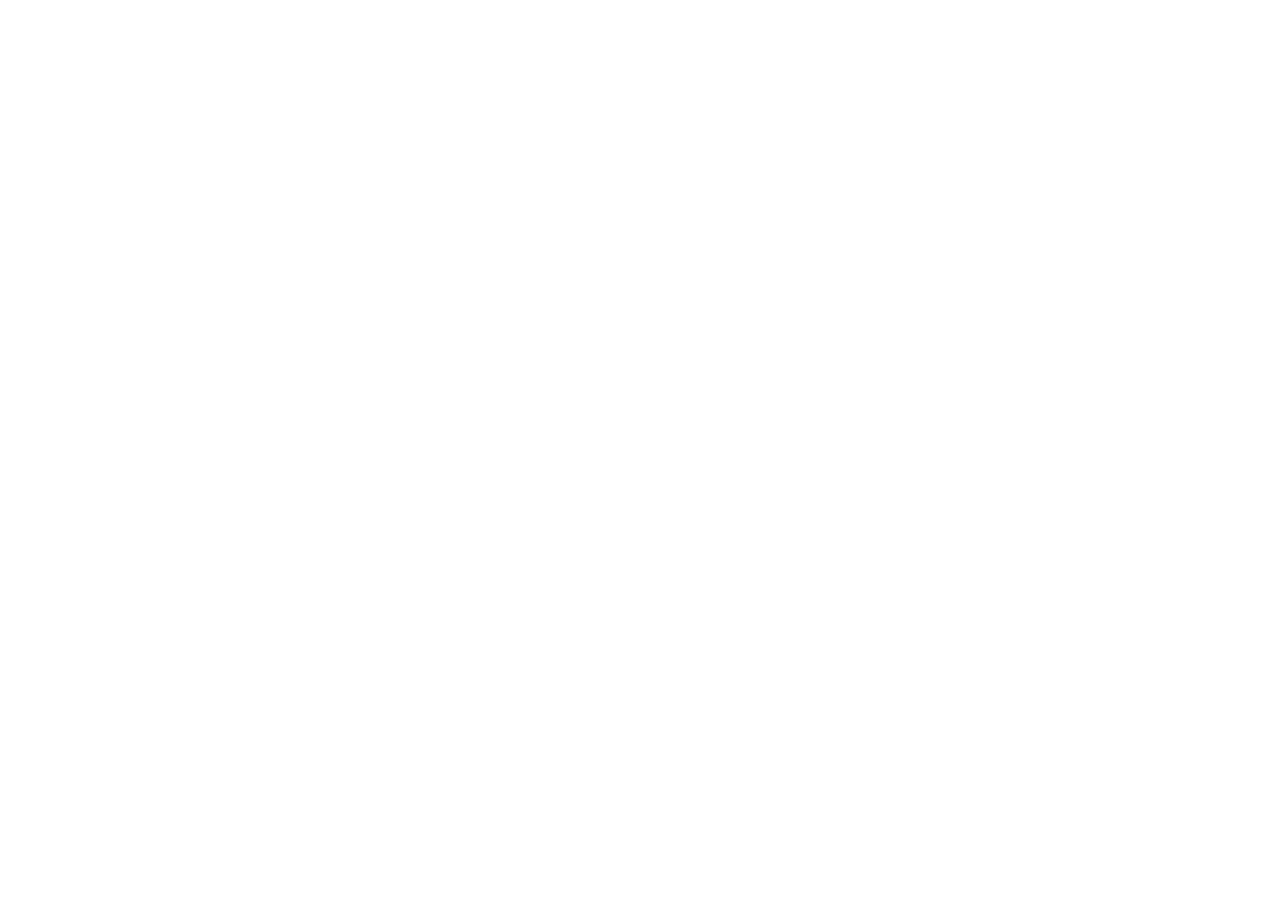
==== index.html @ a893b818 "Initial commit" ====
<!DOCTYPE html>
<html lang="es">
  <head>
    <meta charset="UTF-8" />
    <meta name="viewport" content="width=device-width, initial-scale=1.0" />
    <title>Document</title>
    <link rel="stylesheet" href="./css/styles.css" />
  </head>
  <body>
    <header></header>
    <main>
      <!-- <img
          class="image1"
          src="./assets/images/"
          alt=""
        /> -->
    </main>
    <footer></footer>
    <script src="js/scripts.js"></script>
  </body>
</html>
---- css/styles.css ----
* {
  box-sizing: border-box;
}

html {
  scroll-behavior: smooth;
}
img {
  display: block;
  max-width: 100%;
}
a {
  text-decoration: none;
  color: inherit;
}
ul {
  list-style: none;
  padding-left: 0px;
  margin-top: 0px;
  margin-bottom: 0px;
}
body {
  margin: 0;
  font-family: sans-serif;
  color: aliceblue;
}
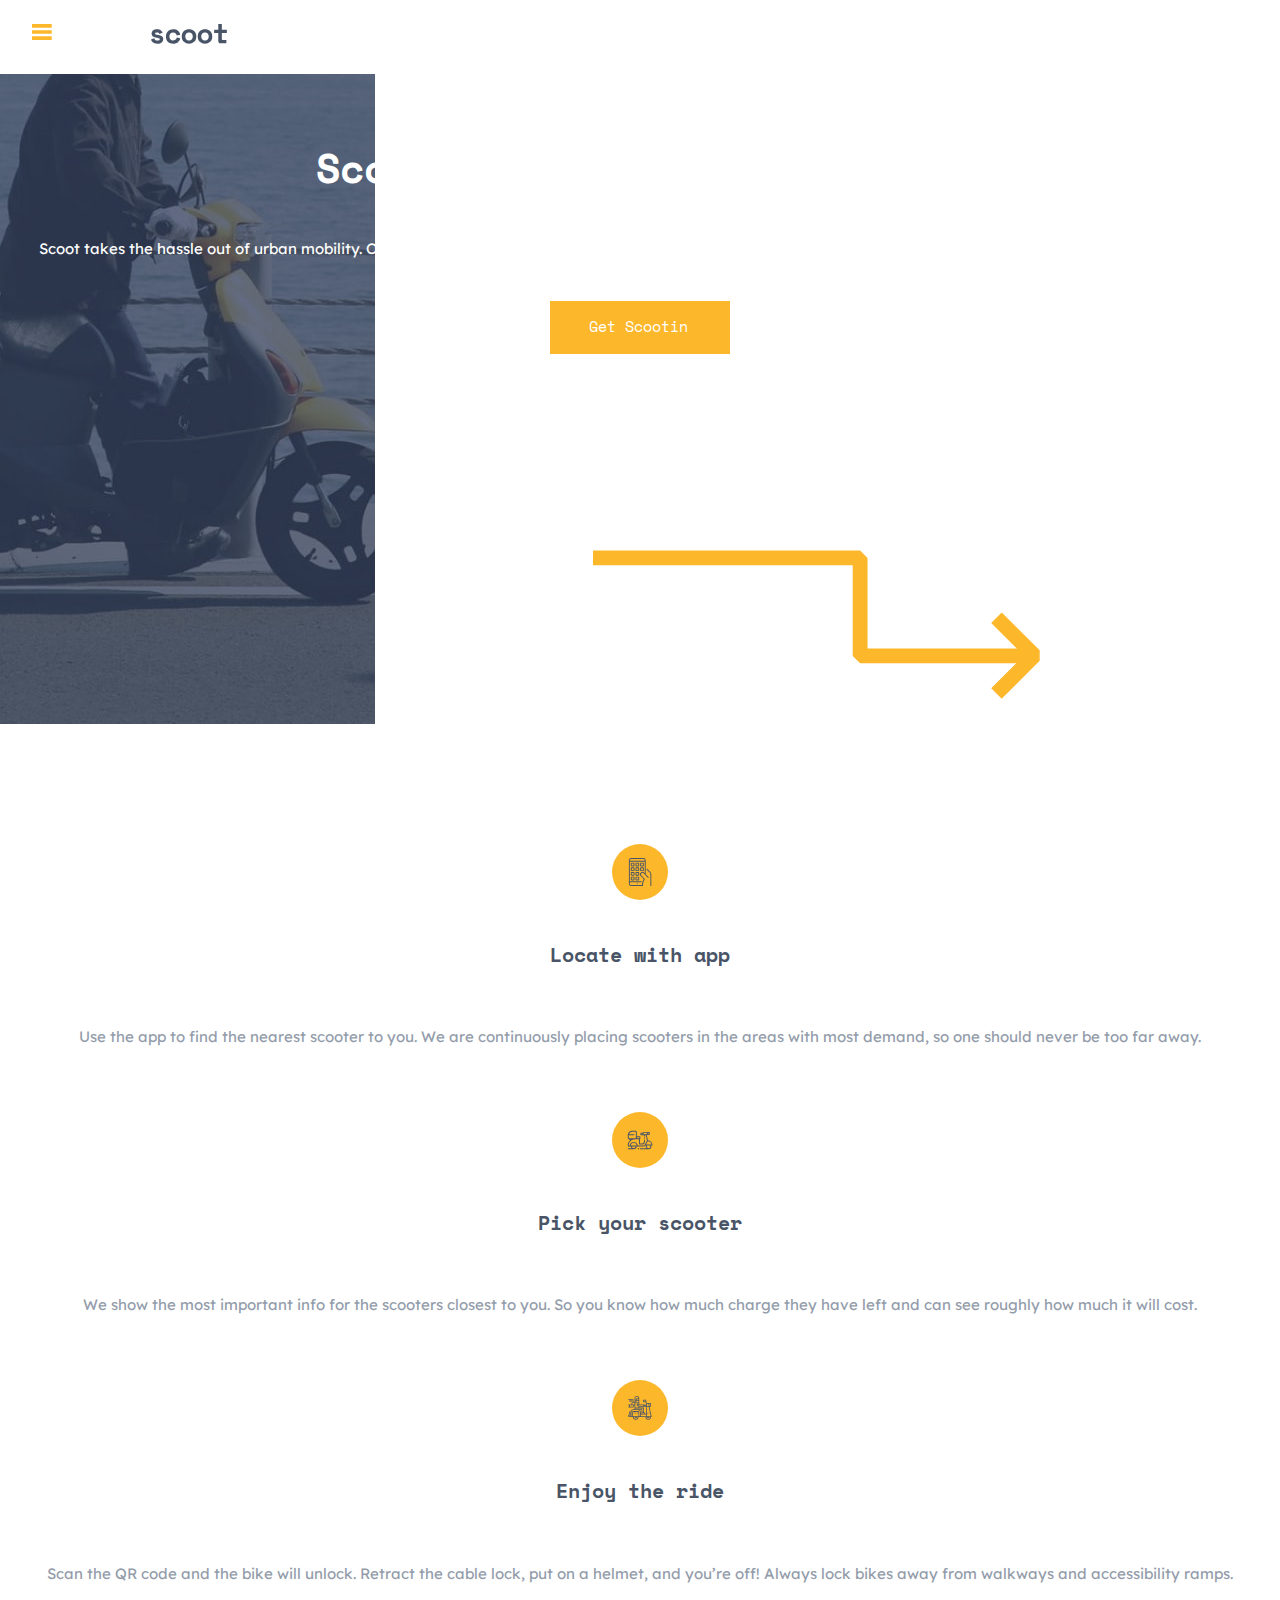
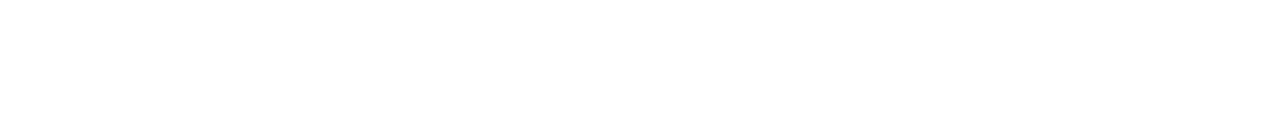
==== commit 683f739f: "add-header-js" ====
--- a/index.html
+++ b/index.html
@@ -4,16 +4,103 @@
     <meta charset="UTF-8" />
     <meta name="viewport" content="width=device-width, initial-scale=1.0" />
     <title>Document</title>
+    <link rel="preconnect" href="https://fonts.googleapis.com" />
+    <link rel="preconnect" href="https://fonts.gstatic.com" crossorigin />
+    <link
+      href="https://fonts.googleapis.com/css2?family=Lexend+Deca&family=Space+Mono:wght@700&display=swap"
+      rel="stylesheet"
+    />
     <link rel="stylesheet" href="./css/styles.css" />
   </head>
   <body>
-    <header></header>
+    <header class="header">
+      <div class="top-bar">
+        <img
+          id="icon-menu"
+          class="icon-menu"
+          src="./assets/images/icons/hamburger.svg"
+          alt=""
+        />
+        <img class="logo" src="./assets/images/logo.svg" alt="" />
+      </div>
+      <nav>
+        <ul id="menu" class="menu">
+          <li class="menu-item">
+            <a href="#" class="menu-link">About</a>
+          </li>
+          <li class="menu-item">
+            <a href="#" class="menu-link">Location</a>
+          </li>
+          <li class="menu-item">
+            <a href="#" class="menu-link">Careers</a>
+          </li>
+          <li class="menu-item">
+            <a href="#" class="menu-link-cta">Get Scootin</a>
+          </li>
+        </ul>
+      </nav>
+      <img
+        class="image-hero"
+        src="./assets/images/images/home-hero-mobile.jpg"
+        alt=""
+      />
+      <div class="box-text">
+        <h2 class="title-header">Scooter sharing made simple</h2>
+        <p class="text-header">
+          Scoot takes the hassle out of urban mobility. Our bikes are placed in
+          convenient locations in each of our cities. Use our app to locate the
+          nearest bike, unlock it with a tap, and you’re away!
+        </p>
+        <a class="buttom">Get Scootin</a>
+        <img
+          class="arrow"
+          src="./assets/images/patterns/right-arrow.svg"
+          alt=""
+        />
+      </div>
+    </header>
     <main>
-      <!-- <img
-          class="image1"
-          src="./assets/images/"
-          alt=""
-        /> -->
+      <div class="features">
+        <div class="feature">
+          <img
+            src="assets/images/icons/locate.svg"
+            alt=""
+            class="feature-image"
+          />
+          <h2 class="feature-title">Locate with app</h2>
+          <p class="feature-text">
+            Use the app to find the nearest scooter to you. We are continuously
+            placing scooters in the areas with most demand, so one should never
+            be too far away.
+          </p>
+        </div>
+        <div class="feature">
+          <img
+            src="assets/images/icons/scooter.svg"
+            alt=""
+            class="feature-image"
+          />
+          <h2 class="feature-title">Pick your scooter</h2>
+          <p class="feature-text">
+            We show the most important info for the scooters closest to you. So
+            you know how much charge they have left and can see roughly how much
+            it will cost.
+          </p>
+        </div>
+        <div class="feature">
+          <img
+            src="assets/images/icons/ride.svg"
+            alt=""
+            class="feature-image"
+          />
+          <h2 class="feature-title">Enjoy the ride</h2>
+          <p class="feature-text">
+            Scan the QR code and the bike will unlock. Retract the cable lock,
+            put on a helmet, and you’re off! Always lock bikes away from
+            walkways and accessibility ramps.
+          </p>
+        </div>
+      </div>
     </main>
     <footer></footer>
     <script src="js/scripts.js"></script>
--- a/css/styles.css
+++ b/css/styles.css
@@ -22,5 +22,130 @@
 body {
   margin: 0;
   font-family: sans-serif;
-  color: aliceblue;
 }
+.header {
+  position: relative;
+}
+.top-bar {
+  height: 64px;
+  display: flex;
+  justify-content: start;
+  padding: 24px 32px;
+  gap: 99px;
+  margin-bottom: 10px;
+}
+
+.icon-menu {
+  width: 20px;
+  height: 16px;
+}
+.menu {
+  position: absolute;
+  width: 256px;
+  height: 603px;
+  background-color: #333a44;
+  display: flex;
+  flex-direction: column;
+  align-items: start;
+  padding: 64px 10px 416px 32px;
+  translate: -100%;
+}
+.menu-show {
+  translate: 0;
+}
+
+.menu-item {
+  font-family: 'Space Mono';
+  color: #e5ecf4;
+}
+.menu-link {
+  display: flex;
+  flex-direction: column;
+  margin-bottom: 24px;
+  font-size: 18px;
+}
+.menu-link-cta {
+  background-color: #fcb72b;
+  width: 192px;
+  height: 53px;
+  margin-top: 290px;
+
+  padding: 14px 45px;
+  font-size: 15px;
+  display: block;
+}
+
+.logo {
+  width: 76px;
+  height: 20px;
+}
+.image-hero {
+  position: relative;
+}
+.box-text {
+  position: absolute;
+  top: 0;
+  display: flex;
+  flex-direction: column;
+  align-items: center;
+  padding: 115px 32px;
+}
+.title-header {
+  font-family: 'Space Mono';
+  font-size: 40px;
+  text-align: center;
+  color: #fff;
+  line-height: 40px;
+}
+.text-header {
+  font-family: 'Lexend Deca';
+  font-size: 15px;
+  text-align: center;
+  color: #fff;
+  line-height: 25px;
+}
+.buttom {
+  background-color: #fcb72b;
+  width: 180px;
+  height: 53px;
+  color: #fff;
+  padding: 14px 39px;
+  font-family: 'Space Mono';
+  font-size: 15px;
+}
+.arrow {
+  position: absolute;
+  width: 447px;
+  right: 240px;
+  top: 550px;
+}
+.feature-title {
+  font-family: 'Space Mono';
+  font-size: 20px;
+  text-align: center;
+  color: #495567;
+  line-height: 28px;
+}
+.feature-text {
+  font-family: 'Lexend Deca';
+  font-size: 15px;
+  text-align: center;
+  color: #939caa;
+  line-height: 25px;
+}
+.feature-image {
+  width: 56px;
+}
+.feature {
+  display: flex;
+  flex-direction: column;
+  justify-content: center;
+  align-items: center;
+  gap: 24px;
+}
+.features {
+  display: flex;
+  flex-direction: column;
+  gap: 48px;
+  padding: 120px 32px;
+}
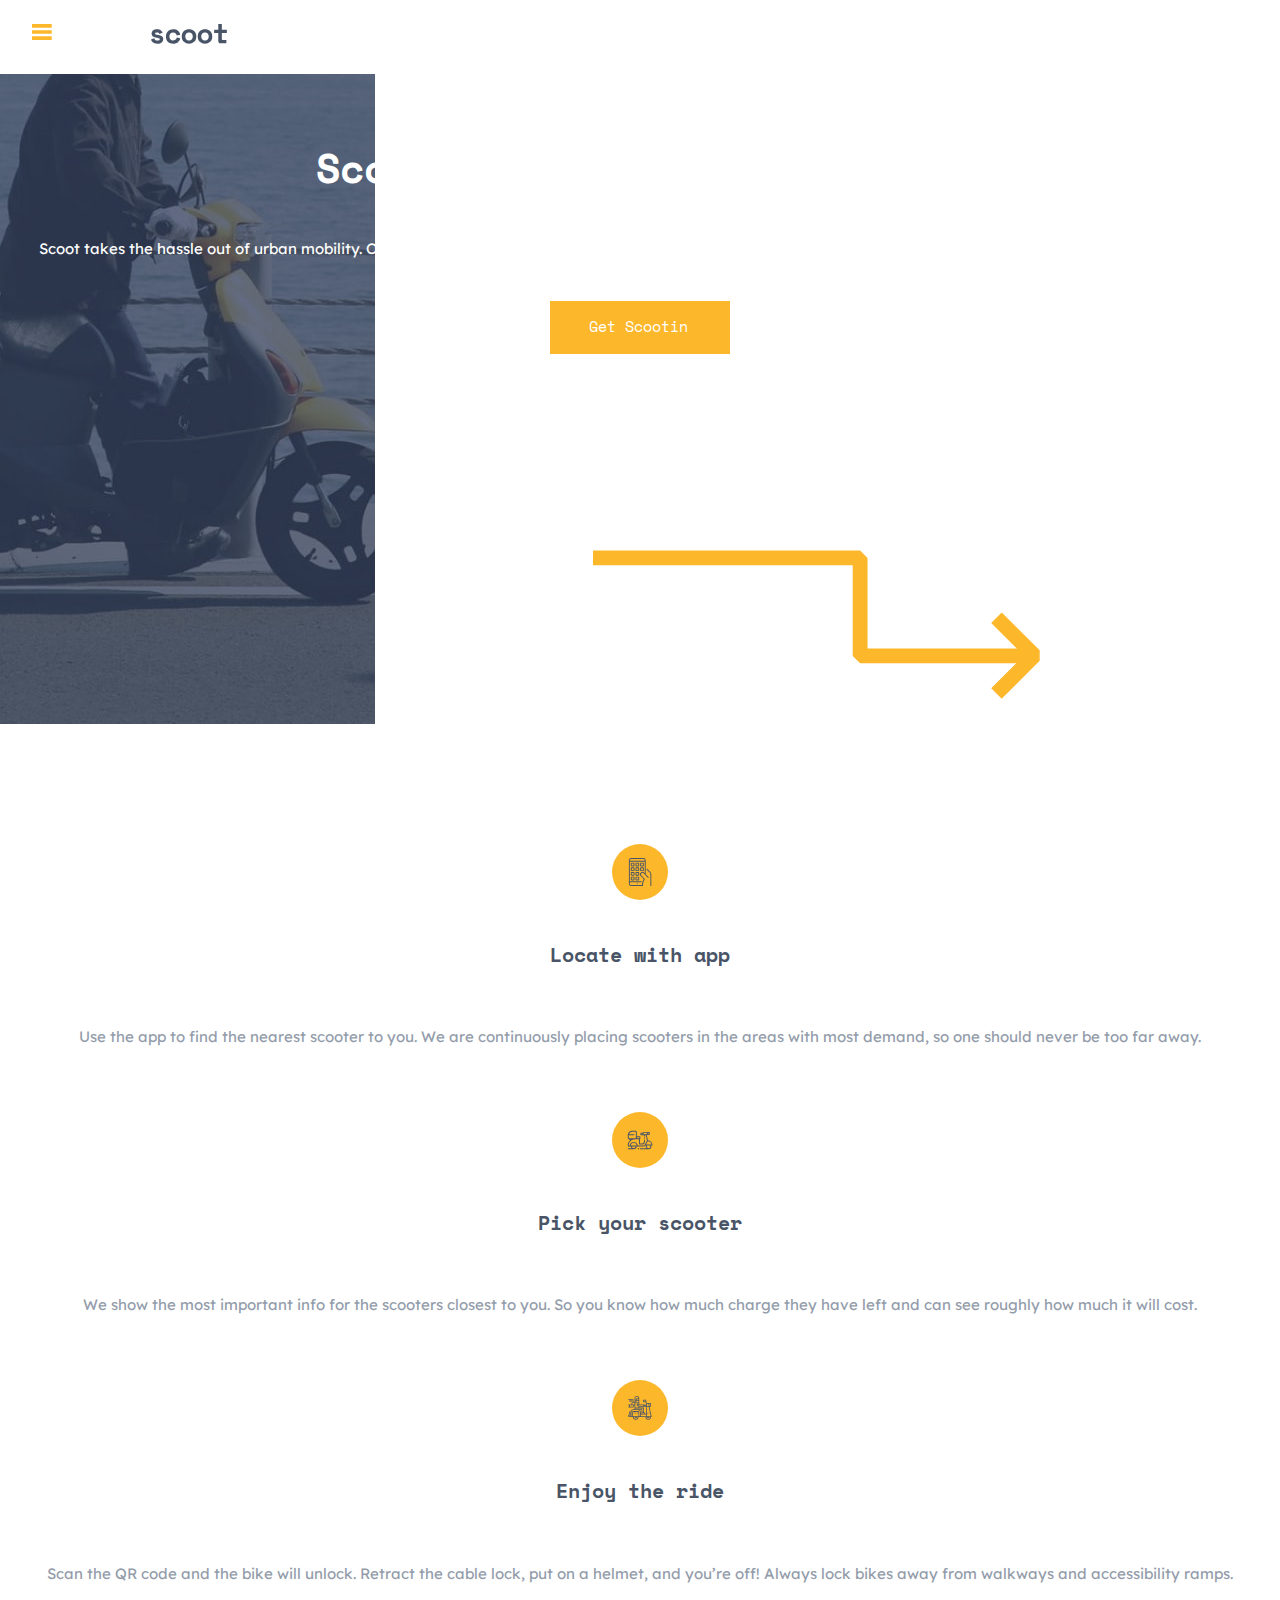
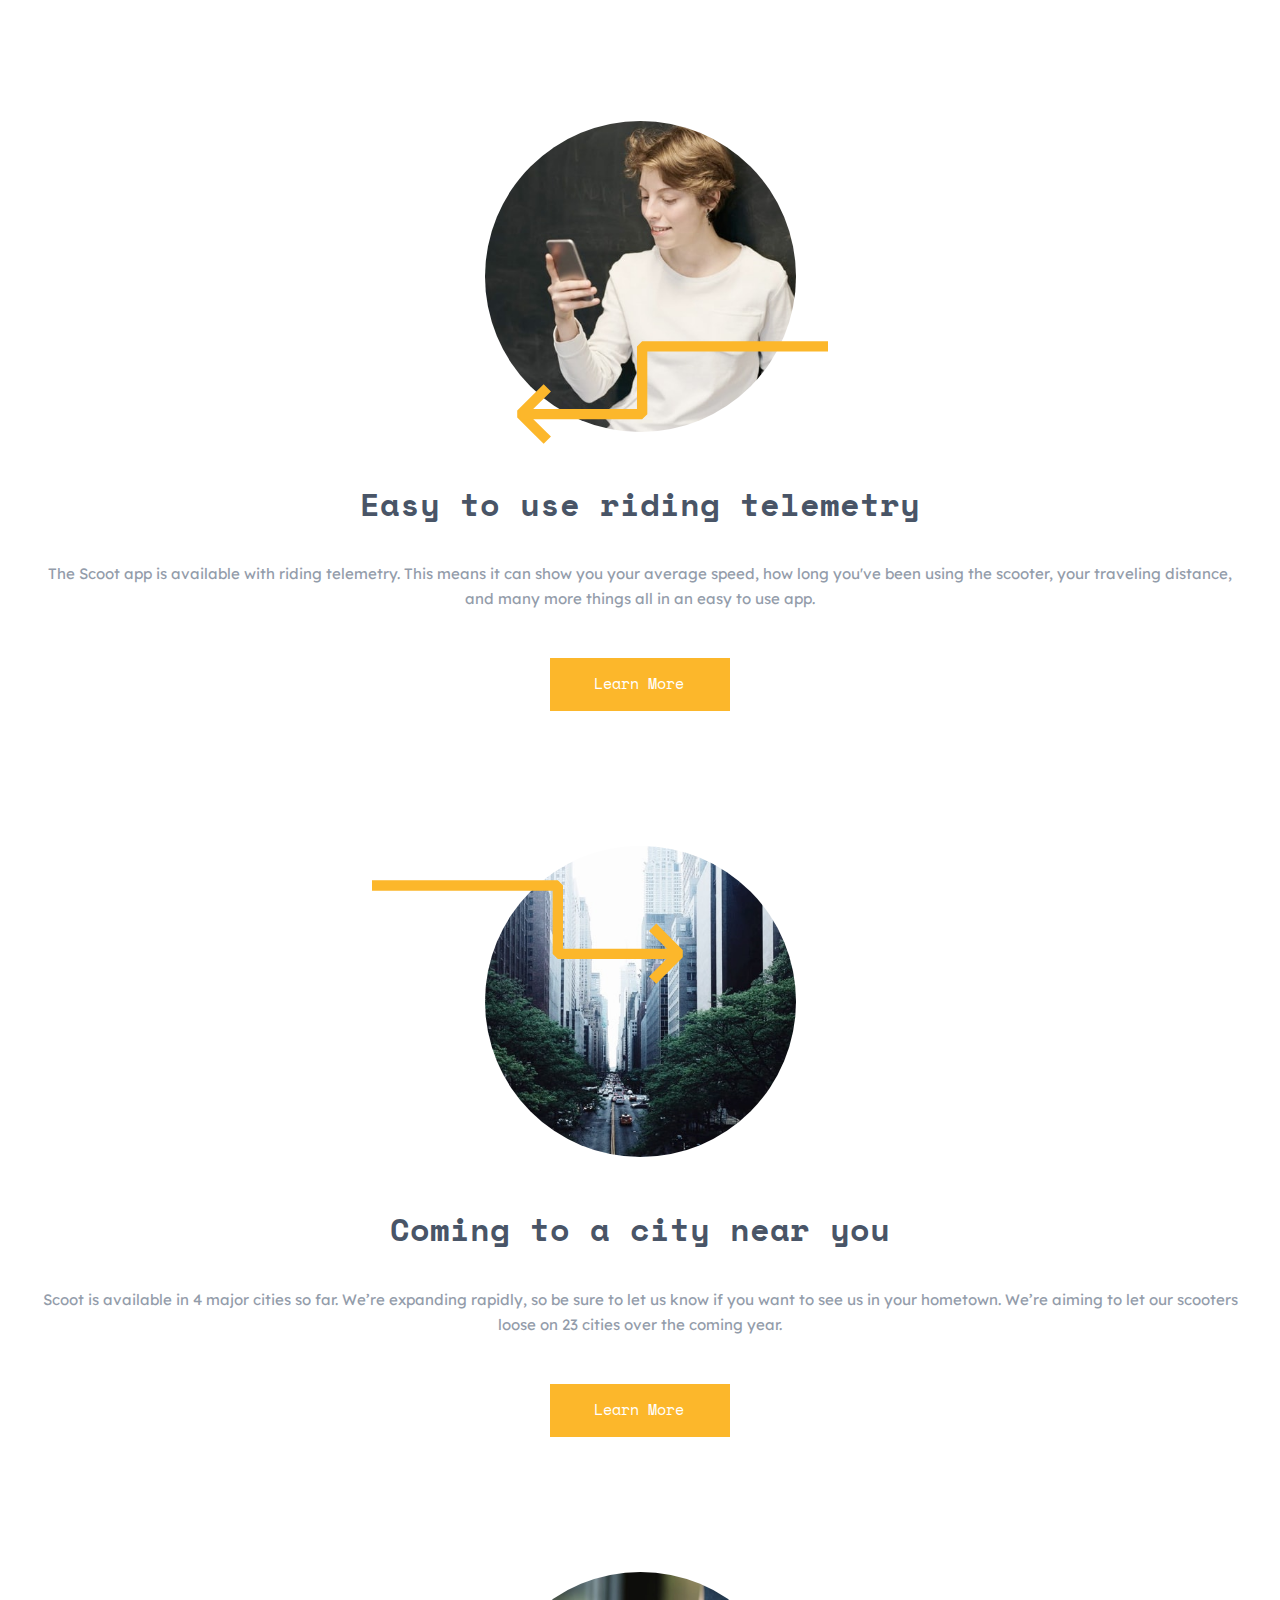
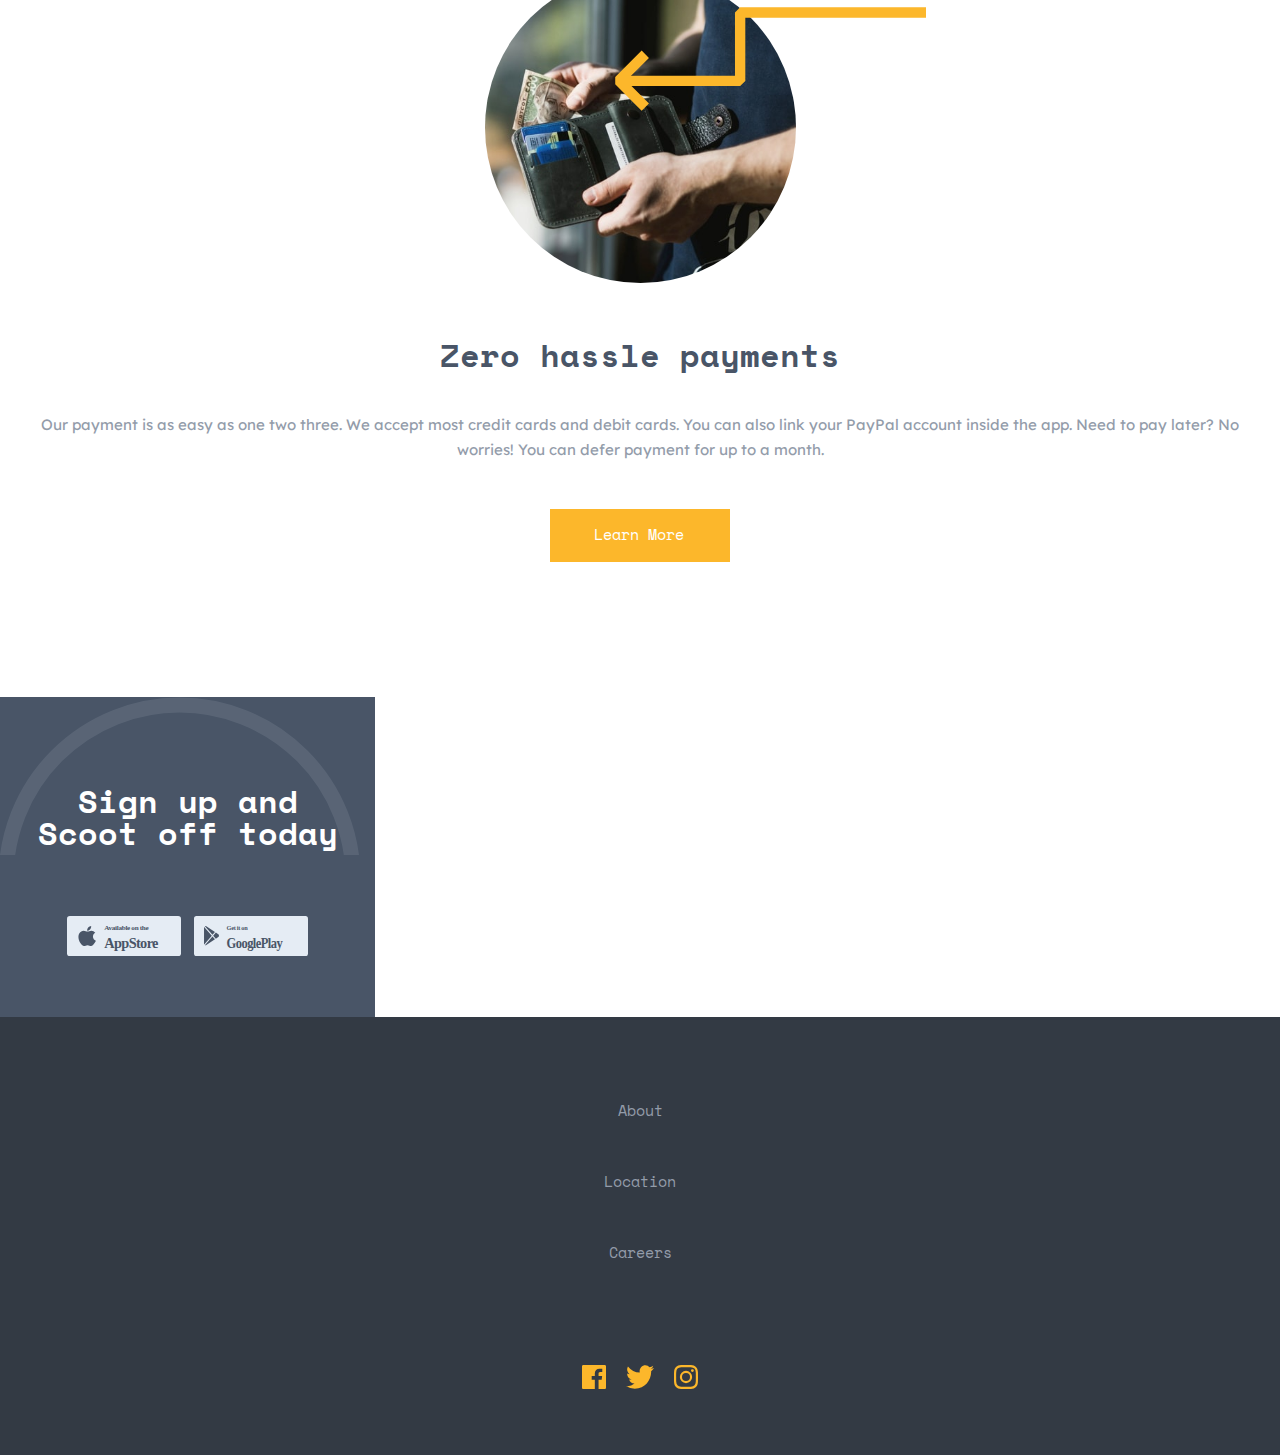
==== commit 791d3a3d: "Add-Mobile - Home" ====
--- a/index.html
+++ b/index.html
@@ -101,8 +101,117 @@
           </p>
         </div>
       </div>
+
+      <div class="features2">
+        <div class="feature-box2">
+          <div class="box-image">
+            <img
+              src="assets/images/images/telemetry.jpg"
+              alt=""
+              class="features-image2"
+            />
+            <img
+              src="assets/images/patterns/right-arrow.svg"
+              alt=""
+              class="features-arrow"
+            />
+          </div>
+          <h2 class="title-box2">Easy to use riding telemetry</h2>
+          <p class="text-box2">
+            The Scoot app is available with riding telemetry. This means it can
+            show you your average speed, how long you've been using the scooter,
+            your traveling distance, and many more things all in an easy to use
+            app.
+          </p>
+          <p class="buttom-info">Learn More</p>
+        </div>
+        <div class="feature-box2">
+          <div class="box-image">
+            <img
+              src="assets/images/images/near-you.jpg"
+              alt=""
+              class="features-image2"
+            />
+            <img
+              src="assets/images/patterns/right-arrow.svg"
+              alt=""
+              class="features-arrow-right"
+            />
+          </div>
+          <h2 class="title-box2">Coming to a city near you</h2>
+          <p class="text-box2">
+            Scoot is available in 4 major cities so far. We’re expanding
+            rapidly, so be sure to let us know if you want to see us in your
+            hometown. We’re aiming to let our scooters loose on 23 cities over
+            the coming year.
+          </p>
+          <p class="buttom-info">Learn More</p>
+        </div>
+        <div class="features2">
+          <div class="feature-box2">
+            <div class="box-image">
+              <img
+                src="assets/images/images/payments.jpg"
+                alt=""
+                class="features-image2"
+              />
+              <img
+                src="assets/images/patterns/right-arrow.svg"
+                alt=""
+                class="features-arrow-rightUp"
+              />
+            </div>
+            <h2 class="title-box2">Zero hassle payments</h2>
+            <p class="text-box2">
+              Our payment is as easy as one two three. We accept most credit cards and debit cards. You can also link your PayPal account inside the app. Need to pay later? No worries! You can defer payment for up to a month.
+            </p>
+            <p class="buttom-info">Learn More</p>
+          </div>
+      </div>
+      <div class="apss-logo">
+<h2 class="textfooter">Sign up and Scoot off today</h2>
+<div class="icons-apps">
+  <img
+                  src="assets/images/icons/app-store.svg"
+                  alt=""
+                  class="features-apps"
+                />
+                <img
+                  src="assets/images/icons/google-play.svg"
+                  alt=""
+                  class="features-apps"
+                />
+</div>
+      </div>
     </main>
-    <footer></footer>
+    <footer class="footer">
+      <div class="menu-footer">
+
+        <p class="menu-footer">About</p>
+        <p class="menu-footer">Location</p>
+        <p class="menu-footer">Careers</p>
+      </div>
+
+<div class="aling-icons">
+
+  <img
+  src="assets/images/icons/facebook.svg"
+  alt=""
+  class="icon-apps"
+  />
+  <img
+  src="assets/images/icons/twitter.svg"
+  alt=""
+  class="icon-apps"
+  />
+  <img
+  src="assets/images/icons/instagram.svg"
+  alt=""
+  class="icon-apps"
+  />
+</div>
+
+</footer>
     <script src="js/scripts.js"></script>
   </body>
 </html>
--- a/css/styles.css
+++ b/css/styles.css
@@ -149,3 +149,122 @@
   gap: 48px;
   padding: 120px 32px;
 }
+
+.box-image{
+position: relative;
+}
+.features-image2{
+  width: 311px;
+  border-radius: 400px;
+}
+.features-arrow{
+  position: absolute;
+  width: 800px;
+  top: 220px;
+  rotate: 180deg;
+left: 32px;
+transform: scaleY(-1);
+}
+.title-box2{
+  font-family: 'Space Mono';
+  font-size: 32px;
+  text-align: center;
+  color: #495567;
+  line-height: 32px;
+  margin-top: 56px;
+}
+.text-box2{
+  font-family: 'Lexend Deca';
+  font-size: 15px;
+  text-align: center;
+  color: #939caa;
+  line-height: 25px;
+}
+.buttom-info{
+  background-color: #fcb72b;
+  width: 180px;
+  height: 53px;
+  color: #fff;
+  padding: 14px 44px;
+  font-family: 'Space Mono';
+  font-size: 15px;
+  margin-top: 32px;
+
+}
+.feature-box2{
+display: flex;
+flex-direction: column;
+justify-content: center;
+align-items: center;
+padding: 0px 32px 120px 32px;
+}
+.features-arrow-right{
+  position: absolute;
+  width: 800px;
+  bottom: 173px;
+  right: 113px;
+}
+.features-arrow-rightUp{
+  position: absolute;
+  width: 800px;
+  top: 35px;
+  left: 130px;
+  rotate: 180deg;
+  transform: scaleY(-1);
+}
+.apss-logo{
+  width: 375px;
+  height: 320px;
+  background-color: #495567;
+  background-image: url("../assets/images/patterns/semi-circles.svg");
+  background-repeat: no-repeat;
+  
+}
+.textfooter{
+  font-family: 'Space Mono';
+  font-size: 32px;
+  text-align: center;
+  color: #fff;
+  line-height: 32px;
+}
+.features-apps{
+  width: 114px;
+}
+.icons-apps{
+  display: flex;
+  justify-content: center;
+gap: 13px;
+}
+.apss-logo{
+  display: flex;
+  flex-direction: column;
+  justify-content: center;
+  padding: 88px 32px;
+  gap: 40px;
+}
+.menu-footer{
+  font-family: 'Space Mono';
+  font-size: 15px;
+  color: #939CAA;
+  line-height: 25px;
+  display: flex;
+  flex-direction: column;
+  justify-content: center;
+  align-items: center;
+  gap: 16px;
+}
+.aling-icons{
+  display: flex;
+  justify-content: center;
+  text-align: center;
+  gap: 20px;
+}
+.footer{
+  height: 438px;
+  background-color: #333A44;
+  display: flex;
+  flex-direction: column;
+  justify-content: center;
+  align-items: center;
+  gap: 85px;
+}